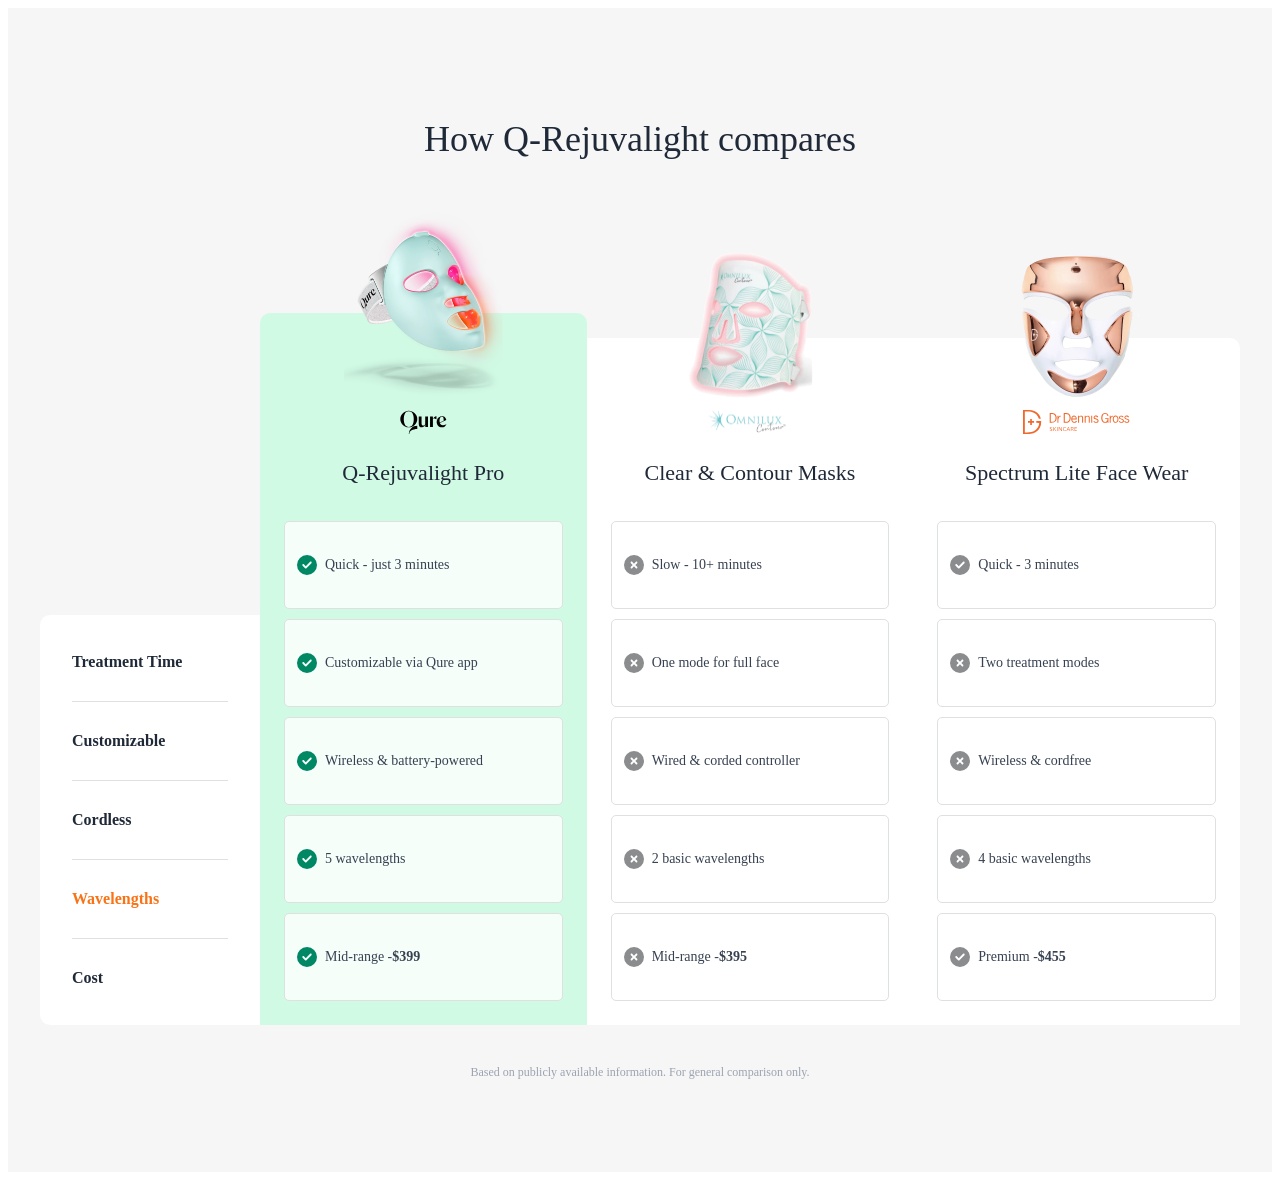
==== comparison-section.html @ 3208c03a "Remove readme.txt file containing initial GLM 5 information." ====
<!DOCTYPE html>
<html lang="en">
<head>
    <meta charset="UTF-8">
    <meta name="viewport" content="width=device-width, initial-scale=1.0">
    <title>Product Comparison Section</title>
    <link rel="stylesheet" href="assets/comparison-section.css">
</head>
<body>
    <section class="comparison-section">
        <div class="container">
            <div class="section-header">
                <h2 class="section-title">How Q-Rejuvalight compares</h2>
            </div>

            <div class="compare-row">
                <!-- Left: Headings -->
                <div class="compare-headings">
                    <div class="heading-box">
                        <div class="heading-item">Treatment Time</div>
                        <div class="heading-item">Customizable</div>
                        <div class="heading-item">Cordless</div>
                        <div class="heading-item orange">Wavelengths</div>
                        <div class="heading-item">Cost</div>
                    </div>
                </div>

                <!-- Right: Products -->
                <div class="compare-products">
                    <div class="products-wrapper" id="productsWrapper">
                        
                        <!-- Product 1: Qure -->
                        <div class="product-box active">
                            <div class="product-inner">
                                <div class="product-header">
                                    <div class="product-image-wrapper">
                                        <img src="assets/qure-mask.webp" alt="Qure" class="product-image">
                                    </div>
                                    <div class="brand-logo-wrapper">
                                        <img src="assets/qure-logo.svg" alt="Qure" class="brand-logo">
                                    </div>
                                    <h3 class="product-title">Q-Rejuvalight Pro</h3>
                                </div>
                                <div class="product-content">
                                    <div class="compare-item compare-check">Quick - just 3 minutes</div>
                                    <div class="compare-item compare-check">Customizable via Qure app</div>
                                    <div class="compare-item compare-check">Wireless & battery-powered</div>
                                    <div class="compare-item compare-check">5 wavelengths</div>
                                    <div class="compare-item compare-check">Mid-range - <strong>$399</strong></div>
                                </div>
                            </div>
                        </div>

                        <!-- Product 2: Omnilux -->
                        <div class="product-box">
                            <div class="product-inner">
                                <div class="product-header">
                                    <div class="product-image-wrapper">
                                        <img src="assets/omnilux-mask.webp" alt="Omnilux" class="product-image">
                                    </div>
                                    <div class="brand-logo-wrapper">
                                        <img src="assets/omnilux-logo.svg" alt="Omnilux" class="brand-logo">
                                    </div>
                                    <h3 class="product-title">Clear & Contour Masks</h3>
                                </div>
                                <div class="product-content">
                                    <div class="compare-item compare-cross">Slow - 10+ minutes</div>
                                    <div class="compare-item compare-cross">One mode for full face</div>
                                    <div class="compare-item compare-cross">Wired & corded controller</div>
                                    <div class="compare-item compare-cross">2 basic wavelengths</div>
                                    <div class="compare-item compare-cross">Mid-range - <strong>$395</strong></div>
                                </div>
                            </div>
                        </div>

                        <!-- Product 3: Dr Dennis Gross -->
                        <div class="product-box">
                            <div class="product-inner">
                                <div class="product-header">
                                    <div class="product-image-wrapper">
                                        <img src="assets/dr-dennis-mask.webp" alt="Dr Dennis Gross" class="product-image">
                                    </div>
                                    <div class="brand-logo-wrapper">
                                        <img src="assets/dr-dennis-logo.svg" alt="Dr Dennis Gross" class="brand-logo">
                                    </div>
                                    <h3 class="product-title">Spectrum Lite Face Wear</h3>
                                </div>
                                <div class="product-content">
                                    <div class="compare-item compare-check">Quick - 3 minutes</div>
                                    <div class="compare-item compare-cross">Two treatment modes</div>
                                    <div class="compare-item compare-cross">Wireless & cordfree</div>
                                    <div class="compare-item compare-cross">4 basic wavelengths</div>
                                    <div class="compare-item compare-check">Premium - <strong>$455</strong></div>
                                </div>
                            </div>
                        </div>

                    </div>
                </div>
            </div>

            <!-- Mobile Navigation -->
            <div class="mobile-nav">
                <button class="mobile-nav-btn prev-btn" aria-label="Previous">
                    <svg width="20" height="20" viewBox="0 0 24 24" fill="none" stroke="currentColor" stroke-width="2">
                        <path d="M15 18l-6-6 6-6"/>
                    </svg>
                </button>
                <span class="mobile-indicator">1 / 3</span>
                <button class="mobile-nav-btn next-btn" aria-label="Next">
                    <svg width="20" height="20" viewBox="0 0 24 24" fill="none" stroke="currentColor" stroke-width="2">
                        <path d="M9 18l6-6-6-6"/>
                    </svg>
                </button>
            </div>

            <p class="section-footer">Based on publicly available information. For general comparison only.</p>
        </div>
    </section>

    <script>
        (function() {
            const wrapper = document.getElementById('productsWrapper');
            const boxes = wrapper.querySelectorAll('.product-box');
            const prevBtn = document.querySelector('.prev-btn');
            const nextBtn = document.querySelector('.next-btn');
            const indicator = document.querySelector('.mobile-indicator');
            
            let currentIndex = 0;
            const total = boxes.length;

            function updateSlider() {
                if (window.innerWidth >= 768) return;
                
                const offset = -currentIndex * 100;
                wrapper.style.transform = `translateX(${offset}%)`;
                wrapper.style.transition = 'transform 0.3s ease';
                
                indicator.textContent = `${currentIndex + 1} / ${total}`;
                prevBtn.disabled = currentIndex === 0;
                nextBtn.disabled = currentIndex === total - 1;
            }

            prevBtn.addEventListener('click', () => {
                if (currentIndex > 0) {
                    currentIndex--;
                    updateSlider();
                }
            });

            nextBtn.addEventListener('click', () => {
                if (currentIndex < total - 1) {
                    currentIndex++;
                    updateSlider();
                }
            });

            let touchStartX = 0;
            
            wrapper.addEventListener('touchstart', (e) => {
                touchStartX = e.changedTouches[0].screenX;
            }, { passive: true });

            wrapper.addEventListener('touchend', (e) => {
                if (window.innerWidth >= 768) return;
                
                const diff = touchStartX - e.changedTouches[0].screenX;
                if (Math.abs(diff) > 50) {
                    if (diff > 0 && currentIndex < total - 1) {
                        currentIndex++;
                        updateSlider();
                    } else if (diff < 0 && currentIndex > 0) {
                        currentIndex--;
                        updateSlider();
                    }
                }
            }, { passive: true });

            window.addEventListener('resize', () => {
                if (window.innerWidth >= 768) {
                    wrapper.style.transform = '';
                    wrapper.style.transition = '';
                } else {
                    updateSlider();
                }
            });

            updateSlider();
        })();
    </script>
</body>
</html>
---- assets/comparison-section.css ----
/* Product Comparison Section - Exact Match to Live Site */

.comparison-section {
    padding: 80px 0;
    background-color: #F6F6F7;
}

.container {
    max-width: 1200px;
    margin: 0 auto;
    padding: 0 20px;
}

.section-header {
    text-align: center;
    margin-bottom: 40px;
}

.section-title {
    font-family: 'Georgia', 'Times New Roman', serif;
    font-size: 36px;
    font-weight: 400;
    color: #1F2937;
}

/* Main comparison row layout - Flexbox */
.compare-row {
    display: flex;
    flex-wrap: nowrap;
    align-items: flex-end;
}

/* Left side - Headings */
.compare-headings {
    flex: 0 0 220px;
    max-width: 220px;
}

.heading-box {
    padding: 8px 32px;
    background: #fff;
    border-radius: 10px 0px 0px 10px;
}

.heading-item {
    font-weight: 600;
    font-size: 16px;
    height: calc(390px / 5);
    display: flex;
    align-items: center;
    color: #1F2937;
}

.heading-item + .heading-item {
    border-top: 1px solid #DFE0E0;
}

.heading-item.orange {
    color: #F97316;
}

/* Right side - Products */
.compare-products {
    flex: 0 0 calc(100% - 220px);
    max-width: calc(100% - 220px);
    overflow: hidden;
}

.products-wrapper {
    display: flex;
}

/* Product box */
.product-box {
    flex: 0 0 33.333%;
    max-width: 33.333%;
    padding-top: calc(277px / 2);
}

.product-box.active .product-inner {
    background: #D1FAE5;
}

.product-box.active .product-inner::before {
    content: '';
    height: calc(100% + 25px);
    width: 100%;
    display: block;
    background: #D1FAE5;
    position: absolute;
    left: 0;
    right: 0;
    top: -25px;
    bottom: 0;
    border-radius: 10px 10px 0 0;
    z-index: 0;
}

.product-inner {
    padding: 24px;
    background: #fff;
    position: relative;
    height: 100%;
    border-radius: 0;
}

.product-box:last-child .product-inner {
    border-top-right-radius: 10px;
    border-bottom-right-radius: 10px;
}

/* Product header */
.product-header {
    height: 277px !important;
    display: flex;
    flex-direction: column;
    justify-content: flex-end;
    margin-top: calc(-1 * (277px / 2));
    position: relative;
    z-index: 1;
}

.product-image-wrapper {
    position: relative;
    display: flex;
    align-items: flex-end;
    justify-content: center;
    width: 100%;
    padding-bottom: 10px;
}

.product-image {
    height: 150px;
    object-fit: contain;
}

.product-box.active .product-image {
    height: 190px;
}

.brand-logo-wrapper {
    z-index: 99999;
    position: relative;
    margin: 0 auto;
    width: max-content;
}

.brand-logo {
    height: 24px;
    width: auto;
}

.product-title {
    text-align: center;
    margin-bottom: 15px;
    font-family: 'Georgia', 'Times New Roman', serif;
    font-size: 22px;
    font-weight: 400;
    color: #1F2937;
}

/* Product content */
.product-content {
    position: relative;
    padding-top: 20px;
    z-index: 1;
}

.compare-item {
    padding: 10px 12px 10px 40px;
    border-radius: 5px;
    background: #fff;
    border: 1px solid #DFE0E0;
    position: relative;
    min-height: 66px;
    display: flex;
    align-items: center;
    font-size: 14px;
    color: #374151;
}

.product-box.active .compare-item {
    background: rgba(255, 255, 255, 0.8);
}

.compare-item + .compare-item {
    margin-top: 10px;
}

/* Icons using inline SVG */
.compare-item::before {
    position: absolute;
    left: 12px;
    top: 50%;
    transform: translateY(-50%);
    width: 20px;
    height: 20px;
    display: flex;
    align-items: center;
    justify-content: center;
}

.compare-check::before {
    content: '';
    background-image: url("data:image/svg+xml,%3Csvg xmlns='http://www.w3.org/2000/svg' viewBox='0 0 512 512'%3E%3Cpath fill='%238b8c8e' d='M256 512A256 256 0 1 0 256 0a256 256 0 1 0 0 512zM369 209L241 337c-9.4 9.4-24.6 9.4-33.9 0l-64-64c-9.4-9.4-9.4-24.6 0-33.9s24.6-9.4 33.9 0l47 47L335 175c9.4-9.4 24.6-9.4 33.9 0s9.4 24.6 0 33.9z'/%3E%3C/svg%3E");
    background-size: contain;
    background-repeat: no-repeat;
}

.product-box.active .compare-check::before {
    background-image: url("data:image/svg+xml,%3Csvg xmlns='http://www.w3.org/2000/svg' viewBox='0 0 512 512'%3E%3Cpath fill='%23008763' d='M256 512A256 256 0 1 0 256 0a256 256 0 1 0 0 512zM369 209L241 337c-9.4 9.4-24.6 9.4-33.9 0l-64-64c-9.4-9.4-9.4-24.6 0-33.9s24.6-9.4 33.9 0l47 47L335 175c9.4-9.4 24.6-9.4 33.9 0s9.4 24.6 0 33.9z'/%3E%3C/svg%3E");
}

.compare-cross::before {
    content: '';
    background-image: url("data:image/svg+xml,%3Csvg xmlns='http://www.w3.org/2000/svg' viewBox='0 0 512 512'%3E%3Cpath fill='%238b8c8e' d='M256 512A256 256 0 1 0 256 0a256 256 0 1 0 0 512zM175 175c9.4-9.4 24.6-9.4 33.9 0l47 47 47-47c9.4-9.4 24.6-9.4 33.9 0s9.4 24.6 0 33.9l-47 47 47 47c9.4 9.4 9.4 24.6 0 33.9s-24.6 9.4-33.9 0l-47-47-47 47c-9.4 9.4-24.6 9.4-33.9 0s-9.4-24.6 0-33.9l47-47-47-47c-9.4-9.4-9.4-24.6 0-33.9z'/%3E%3C/svg%3E");
    background-size: contain;
    background-repeat: no-repeat;
}

/* Section footer */
.section-footer {
    text-align: center;
    font-size: 12px;
    color: #9CA3AF;
    margin-top: 40px;
}

/* Mobile styles */
@media (max-width: 767px) {
    .comparison-section {
        padding: 50px 0;
    }

    .section-title {
        font-size: 28px;
    }

    .compare-headings {
        flex: 0 0 120px;
        max-width: 120px;
    }

    .heading-box {
        padding: 0px 16px;
    }

    .heading-item {
        font-size: 14px;
        line-height: 18px;
        height: calc(300px / 5);
    }

    .compare-products {
        flex: 0 0 calc(100% - 120px);
        max-width: calc(100% - 120px);
    }

    .product-box {
        flex: 0 0 100%;
        max-width: 100%;
        padding-top: calc(200px / 2);
    }

    .product-header {
        height: 200px !important;
        margin-top: calc(-1 * (200px / 2));
    }

    .product-image {
        max-height: 120px;
    }

    .product-inner {
        padding: 12px;
    }

    .compare-item {
        font-size: 14px;
        line-height: 18px;
        padding: 8px 12px 10px 40px;
        min-height: 56px;
    }

    .product-title {
        font-size: 18px;
    }

    /* Mobile slider navigation */
    .mobile-nav {
        display: flex;
        align-items: center;
        justify-content: center;
        gap: 20px;
        margin-top: 24px;
    }

    .mobile-nav-btn {
        width: 48px;
        height: 48px;
        border-radius: 50%;
        border: 1px solid #E5E7EB;
        background: #fff;
        cursor: pointer;
        display: flex;
        align-items: center;
        justify-content: center;
    }

    .mobile-nav-btn:disabled {
        opacity: 0.4;
        cursor: not-allowed;
    }

    .mobile-indicator {
        font-size: 16px;
        font-weight: 500;
        color: #6B7280;
    }
}

@media (min-width: 768px) {
    .mobile-nav {
        display: none;
    }
}
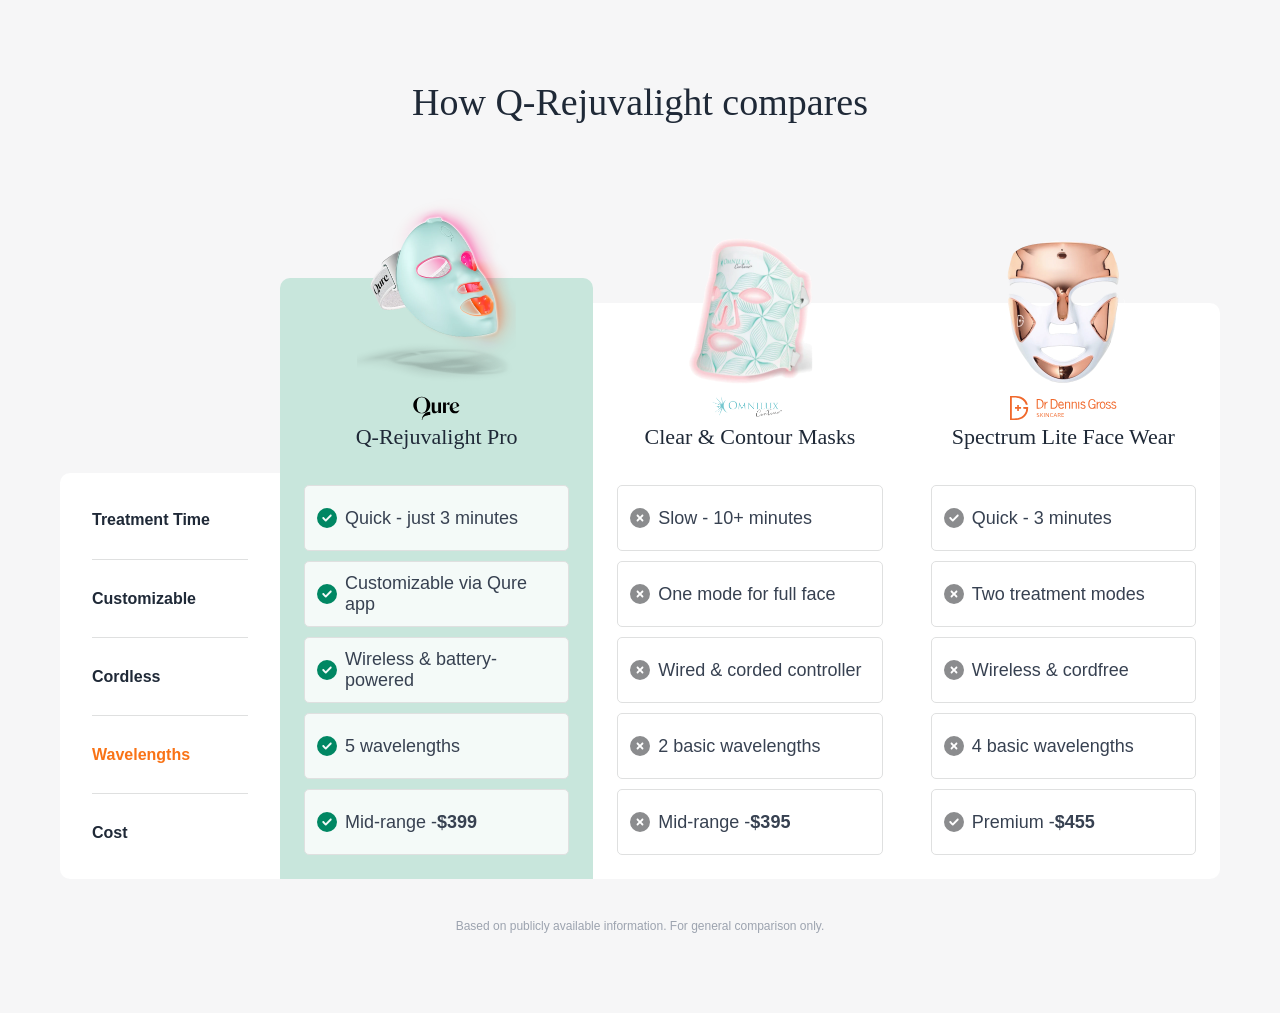
==== commit 0eaf023c: "Refactor product comparison section for responsive design. Updated slider functionality to support d" ====
--- a/comparison-section.html
+++ b/comparison-section.html
@@ -59,7 +59,7 @@
                                         <img src="assets/omnilux-mask.webp" alt="Omnilux" class="product-image">
                                     </div>
                                     <div class="brand-logo-wrapper">
-                                        <img src="assets/omnilux-logo.svg" alt="Omnilux" class="brand-logo">
+                                        <img src="assets/omnilux-logo.png" alt="Omnilux" class="brand-logo">
                                     </div>
                                     <h3 class="product-title">Clear & Contour Masks</h3>
                                 </div>
@@ -119,6 +119,7 @@
     </section>
 
     <script>
+        // Slider functionality - Desktop/Tablet/Mobile
         (function() {
             const wrapper = document.getElementById('productsWrapper');
             const boxes = wrapper.querySelectorAll('.product-box');
@@ -127,18 +128,43 @@
             const indicator = document.querySelector('.mobile-indicator');
             
             let currentIndex = 0;
-            const total = boxes.length;
+            const totalProducts = boxes.length;
+
+            function getSlidesPerView() {
+                const width = window.innerWidth;
+                if (width >= 1024) return 3; // Desktop: 3 products
+                if (width >= 768) return 2;  // Tablet: 2 products
+                return 1;                     // Mobile: 1 product
+            }
+
+            function getTotalSlides() {
+                const slidesPerView = getSlidesPerView();
+                if (slidesPerView >= totalProducts) return 1;
+                // For tablet with 3 products showing 2 at a time = 2 slides
+                return Math.ceil(totalProducts / slidesPerView);
+            }
 
             function updateSlider() {
-                if (window.innerWidth >= 768) return;
-                
-                const offset = -currentIndex * 100;
+                const width = window.innerWidth;
+                const slidesPerView = getSlidesPerView();
+                
+                // Desktop: no slider
+                if (width >= 1024) {
+                    wrapper.style.transform = '';
+                    wrapper.style.transition = '';
+                    return;
+                }
+                
+                // Tablet/Mobile: slider
+                const slidePercentage = 100 / slidesPerView;
+                const offset = -currentIndex * slidePercentage;
                 wrapper.style.transform = `translateX(${offset}%)`;
                 wrapper.style.transition = 'transform 0.3s ease';
                 
-                indicator.textContent = `${currentIndex + 1} / ${total}`;
+                const totalSlides = getTotalSlides();
+                indicator.textContent = `${currentIndex + 1} / ${totalSlides}`;
                 prevBtn.disabled = currentIndex === 0;
-                nextBtn.disabled = currentIndex === total - 1;
+                nextBtn.disabled = currentIndex >= totalSlides - 1;
             }
 
             prevBtn.addEventListener('click', () => {
@@ -149,12 +175,14 @@
             });
 
             nextBtn.addEventListener('click', () => {
-                if (currentIndex < total - 1) {
+                const totalSlides = getTotalSlides();
+                if (currentIndex < totalSlides - 1) {
                     currentIndex++;
                     updateSlider();
                 }
             });
 
+            // Touch/Swipe support
             let touchStartX = 0;
             
             wrapper.addEventListener('touchstart', (e) => {
@@ -162,11 +190,13 @@
             }, { passive: true });
 
             wrapper.addEventListener('touchend', (e) => {
-                if (window.innerWidth >= 768) return;
+                if (window.innerWidth >= 1024) return;
                 
                 const diff = touchStartX - e.changedTouches[0].screenX;
+                const totalSlides = getTotalSlides();
+                
                 if (Math.abs(diff) > 50) {
-                    if (diff > 0 && currentIndex < total - 1) {
+                    if (diff > 0 && currentIndex < totalSlides - 1) {
                         currentIndex++;
                         updateSlider();
                     } else if (diff < 0 && currentIndex > 0) {
@@ -176,13 +206,14 @@
                 }
             }, { passive: true });
 
+            // Handle resize
             window.addEventListener('resize', () => {
-                if (window.innerWidth >= 768) {
-                    wrapper.style.transform = '';
-                    wrapper.style.transition = '';
-                } else {
-                    updateSlider();
-                }
+                // Reset index when switching between breakpoints
+                const width = window.innerWidth;
+                if (width >= 1024) {
+                    currentIndex = 0;
+                }
+                updateSlider();
             });
 
             updateSlider();
--- a/assets/comparison-section.css
+++ b/assets/comparison-section.css
@@ -1,326 +1,501 @@
-/* Product Comparison Section - Exact Match to Live Site */
+/* Product Comparison Section - Exact Match to Live Site with Correct Fonts */
+
+/* Font Imports - Exact from live site */
+@font-face {
+  font-family: 'Canela';
+  src: url('https://qureskincaredns.com/assets/fonts/Canela/Canela-Light.woff2') format('woff2');
+  font-weight: 300;
+  font-style: normal;
+  font-display: swap;
+}
+
+@font-face {
+  font-family: 'Canela';
+  src: url('https://qureskincaredns.com/assets/fonts/Canela/Canela-Regular.woff2') format('woff2');
+  font-weight: 400;
+  font-style: normal;
+  font-display: swap;
+}
+
+@font-face {
+  font-family: 'Canela';
+  src: url('https://qureskincaredns.com/assets/fonts/Canela/Canela-Medium.woff2') format('woff2');
+  font-weight: 500;
+  font-style: normal;
+  font-display: swap;
+}
+
+@font-face {
+  font-family: 'TT Commons';
+  src: url('https://qureskincaredns.com/assets/fonts/TTCommons/TTCommons-Regular.woff2') format('woff2');
+  font-weight: 400;
+  font-style: normal;
+  font-display: swap;
+}
+
+@font-face {
+  font-family: 'TT Commons';
+  src: url('https://qureskincaredns.com/assets/fonts/TTCommons/TTCommons-Medium.woff2') format('woff2');
+  font-weight: 500;
+  font-style: normal;
+  font-display: swap;
+}
+
+@font-face {
+  font-family: 'TT Commons';
+  src: url('https://qureskincaredns.com/assets/fonts/TTCommons/TTCommons-DemiBold.woff2') format('woff2');
+  font-weight: 600;
+  font-style: normal;
+  font-display: swap;
+}
+
+@font-face {
+  font-family: 'TT Commons';
+  src: url('https://qureskincaredns.com/assets/fonts/TTCommons/TTCommons-Bold.woff2') format('woff2');
+  font-weight: 700;
+  font-style: normal;
+  font-display: swap;
+}
+
+* {
+  margin: 0;
+  padding: 0;
+  box-sizing: border-box;
+}
+
+body {
+  font-family: 'TT Commons', -apple-system, BlinkMacSystemFont, 'Segoe UI', Roboto, sans-serif;
+  background-color: #F6F6F7;
+}
 
 .comparison-section {
-    padding: 80px 0;
-    background-color: #F6F6F7;
+  padding: 80px 0;
+  background-color: #F6F6F7;
 }
 
 .container {
-    max-width: 1200px;
-    margin: 0 auto;
-    padding: 0 20px;
+  max-width: 1200px;
+  margin: 0 auto;
+  padding: 0 20px;
 }
 
 .section-header {
-    text-align: center;
-    margin-bottom: 40px;
-}
-
+  text-align: center;
+  margin-bottom: 40px;
+}
+
+/* Section Title - Canela Light 38px */
 .section-title {
-    font-family: 'Georgia', 'Times New Roman', serif;
-    font-size: 36px;
-    font-weight: 400;
-    color: #1F2937;
-}
-
-/* Main comparison row layout - Flexbox */
+  font-family: 'Canela', Georgia, serif;
+  font-size: 38px;
+  font-weight: 300;
+  color: #1F2937;
+}
+
+/* Main comparison row layout */
 .compare-row {
-    display: flex;
-    flex-wrap: nowrap;
-    align-items: flex-end;
+  display: flex;
+  flex-wrap: nowrap;
+  align-items: flex-end;
 }
 
 /* Left side - Headings */
 .compare-headings {
-    flex: 0 0 220px;
-    max-width: 220px;
+  flex: 0 0 220px;
+  max-width: 220px;
 }
 
 .heading-box {
-    padding: 8px 32px;
-    background: #fff;
-    border-radius: 10px 0px 0px 10px;
-}
-
+  padding: 8px 32px;
+  background: #fff;
+  border-radius: 10px 0px 0px 10px;
+}
+
+/* Labels - TT Commons DemiBold 16px */
 .heading-item {
-    font-weight: 600;
-    font-size: 16px;
-    height: calc(390px / 5);
-    display: flex;
-    align-items: center;
-    color: #1F2937;
+  font-family: 'TT Commons', -apple-system, BlinkMacSystemFont, sans-serif;
+  font-weight: 600;
+  font-size: 16px;
+  height: calc(390px / 5);
+  display: flex;
+  align-items: center;
+  color: #1F2937;
 }
 
 .heading-item + .heading-item {
-    border-top: 1px solid #DFE0E0;
+  border-top: 1px solid #DFE0E0;
 }
 
 .heading-item.orange {
-    color: #F97316;
+  color: #F97316;
 }
 
 /* Right side - Products */
 .compare-products {
-    flex: 0 0 calc(100% - 220px);
-    max-width: calc(100% - 220px);
-    overflow: hidden;
+  flex: 0 0 calc(100% - 220px);
+  max-width: calc(100% - 220px);
+  overflow: hidden;
 }
 
 .products-wrapper {
-    display: flex;
+  display: flex;
 }
 
 /* Product box */
 .product-box {
-    flex: 0 0 33.333%;
-    max-width: 33.333%;
-    padding-top: calc(277px / 2);
+  flex: 0 0 33.333%;
+  max-width: 33.333%;
+  padding-top: calc(277px / 2);
 }
 
 .product-box.active .product-inner {
-    background: #D1FAE5;
+  background: #D1FAE5;
 }
 
 .product-box.active .product-inner::before {
-    content: '';
-    height: calc(100% + 25px);
-    width: 100%;
-    display: block;
-    background: #D1FAE5;
-    position: absolute;
-    left: 0;
-    right: 0;
-    top: -25px;
-    bottom: 0;
-    border-radius: 10px 10px 0 0;
-    z-index: 0;
+  content: '';
+  height: calc(100% + 25px);
+  width: 100%;
+  display: block;
+  background: #C8E6DC;
+  position: absolute;
+  left: 0;
+  right: 0;
+  top: -25px;
+  bottom: 0;
+  border-radius: 10px 10px 0 0;
+  z-index: 0;
 }
 
 .product-inner {
-    padding: 24px;
-    background: #fff;
-    position: relative;
-    height: 100%;
-    border-radius: 0;
+  padding: 24px;
+  background: #fff;
+  position: relative;
+  height: 100%;
+  border-radius: 0;
 }
 
 .product-box:last-child .product-inner {
-    border-top-right-radius: 10px;
-    border-bottom-right-radius: 10px;
+  border-top-right-radius: 10px;
+  border-bottom-right-radius: 10px;
 }
 
 /* Product header */
 .product-header {
-    height: 277px !important;
-    display: flex;
-    flex-direction: column;
-    justify-content: flex-end;
-    margin-top: calc(-1 * (277px / 2));
-    position: relative;
-    z-index: 1;
+  height: 277px !important;
+  display: flex;
+  flex-direction: column;
+  justify-content: flex-end;
+  margin-top: calc(-1 * (277px / 2));
+  position: relative;
+  z-index: 1;
 }
 
 .product-image-wrapper {
-    position: relative;
-    display: flex;
-    align-items: flex-end;
-    justify-content: center;
-    width: 100%;
-    padding-bottom: 10px;
+  position: relative;
+  display: flex;
+  align-items: flex-end;
+  justify-content: center;
+  width: 100%;
+  padding-bottom: 10px;
 }
 
 .product-image {
-    height: 150px;
-    object-fit: contain;
+  height: 150px;
+  object-fit: contain;
 }
 
 .product-box.active .product-image {
-    height: 190px;
+  height: 190px;
 }
 
 .brand-logo-wrapper {
-    z-index: 99999;
-    position: relative;
-    margin: 0 auto;
-    width: max-content;
+  z-index: 99999;
+  position: relative;
+  margin: 0 auto;
+  width: max-content;
 }
 
 .brand-logo {
-    height: 24px;
-    width: auto;
-}
-
+  height: 24px;
+  width: auto;
+}
+
+/* Product Title - Canela Light 22px */
 .product-title {
-    text-align: center;
-    margin-bottom: 15px;
-    font-family: 'Georgia', 'Times New Roman', serif;
-    font-size: 22px;
-    font-weight: 400;
-    color: #1F2937;
+  font-family: 'Canela', Georgia, serif;
+  font-weight: 300;
+  font-size: 22px;
+  text-align: center;
+  margin-bottom: 15px;
+  color: #1F2937;
 }
 
 /* Product content */
 .product-content {
-    position: relative;
-    padding-top: 20px;
-    z-index: 1;
-}
-
+  position: relative;
+  padding-top: 20px;
+  z-index: 1;
+}
+
+/* Feature Items - TT Commons Regular 18px */
 .compare-item {
-    padding: 10px 12px 10px 40px;
-    border-radius: 5px;
-    background: #fff;
-    border: 1px solid #DFE0E0;
-    position: relative;
-    min-height: 66px;
-    display: flex;
-    align-items: center;
-    font-size: 14px;
-    color: #374151;
+  font-family: 'TT Commons', -apple-system, BlinkMacSystemFont, sans-serif;
+  font-weight: 400;
+  font-size: 18px;
+  padding: 10px 12px 10px 40px;
+  border-radius: 5px;
+  background: #fff;
+  border: 1px solid #DFE0E0;
+  position: relative;
+  min-height: 66px;
+  display: flex;
+  align-items: center;
+  color: #374151;
 }
 
 .product-box.active .compare-item {
-    background: rgba(255, 255, 255, 0.8);
+  background: rgba(255, 255, 255, 0.8);
 }
 
 .compare-item + .compare-item {
-    margin-top: 10px;
+  margin-top: 10px;
 }
 
 /* Icons using inline SVG */
 .compare-item::before {
-    position: absolute;
-    left: 12px;
-    top: 50%;
-    transform: translateY(-50%);
-    width: 20px;
-    height: 20px;
+  position: absolute;
+  left: 12px;
+  top: 50%;
+  transform: translateY(-50%);
+  width: 20px;
+  height: 20px;
+  display: flex;
+  align-items: center;
+  justify-content: center;
+}
+
+.compare-check::before {
+  content: '';
+  background-image: url("data:image/svg+xml,%3Csvg xmlns='http://www.w3.org/2000/svg' viewBox='0 0 512 512'%3E%3Cpath fill='%238b8c8e' d='M256 512A256 256 0 1 0 256 0a256 256 0 1 0 0 512zM369 209L241 337c-9.4 9.4-24.6 9.4-33.9 0l-64-64c-9.4-9.4-9.4-24.6 0-33.9s24.6-9.4 33.9 0l47 47L335 175c9.4-9.4 24.6-9.4 33.9 0s9.4 24.6 0 33.9z'/%3E%3C/svg%3E");
+  background-size: contain;
+  background-repeat: no-repeat;
+}
+
+.product-box.active .compare-check::before {
+  background-image: url("data:image/svg+xml,%3Csvg xmlns='http://www.w3.org/2000/svg' viewBox='0 0 512 512'%3E%3Cpath fill='%23008763' d='M256 512A256 256 0 1 0 256 0a256 256 0 1 0 0 512zM369 209L241 337c-9.4 9.4-24.6 9.4-33.9 0l-64-64c-9.4-9.4-9.4-24.6 0-33.9s24.6-9.4 33.9 0l47 47L335 175c9.4-9.4 24.6-9.4 33.9 0s9.4 24.6 0 33.9z'/%3E%3C/svg%3E");
+}
+
+.compare-cross::before {
+  content: '';
+  background-image: url("data:image/svg+xml,%3Csvg xmlns='http://www.w3.org/2000/svg' viewBox='0 0 512 512'%3E%3Cpath fill='%238b8c8e' d='M256 512A256 256 0 1 0 256 0a256 256 0 1 0 0 512zM175 175c9.4-9.4 24.6-9.4 33.9 0l47 47 47-47c9.4-9.4 24.6-9.4 33.9 0s9.4 24.6 0 33.9l-47 47 47 47c9.4 9.4 9.4 24.6 0 33.9s-24.6 9.4-33.9 0l-47-47-47 47c-9.4 9.4-24.6 9.4-33.9 0s-9.4-24.6 0-33.9l47-47-47-47c-9.4-9.4-9.4-24.6 0-33.9z'/%3E%3C/svg%3E");
+  background-size: contain;
+  background-repeat: no-repeat;
+}
+
+/* Section footer */
+.section-footer {
+  font-family: 'TT Commons', -apple-system, BlinkMacSystemFont, sans-serif;
+  font-weight: 400;
+  font-size: 12px;
+  text-align: center;
+  color: #9CA3AF;
+  margin-top: 40px;
+}
+
+/* Tablet styles (768px - 1023px) - Show 2 products */
+@media (min-width: 768px) and (max-width: 1023px) {
+  .comparison-section {
+    padding: 60px 0;
+  }
+
+  .section-title {
+    font-size: 32px;
+  }
+
+  .compare-headings {
+    flex: 0 0 180px;
+    max-width: 180px;
+  }
+
+  .heading-box {
+    padding: 8px 20px;
+  }
+
+  .heading-item {
+    font-size: 15px;
+    height: calc(350px / 5);
+  }
+
+  .compare-products {
+    flex: 0 0 calc(100% - 180px);
+    max-width: calc(100% - 180px);
+  }
+
+  /* Show 2 products on tablet */
+  .product-box {
+    flex: 0 0 50%;
+    max-width: 50%;
+    padding-top: calc(240px / 2);
+  }
+
+  .product-header {
+    height: 240px !important;
+    margin-top: calc(-1 * (240px / 2));
+  }
+
+  .product-image {
+    height: 130px;
+  }
+
+  .product-box.active .product-image {
+    height: 160px;
+  }
+
+  .product-title {
+    font-size: 20px;
+  }
+
+  .compare-item {
+    font-size: 16px;
+    min-height: 60px;
+  }
+
+  /* Show mobile nav on tablet too */
+  .mobile-nav {
     display: flex;
     align-items: center;
     justify-content: center;
-}
-
-.compare-check::before {
-    content: '';
-    background-image: url("data:image/svg+xml,%3Csvg xmlns='http://www.w3.org/2000/svg' viewBox='0 0 512 512'%3E%3Cpath fill='%238b8c8e' d='M256 512A256 256 0 1 0 256 0a256 256 0 1 0 0 512zM369 209L241 337c-9.4 9.4-24.6 9.4-33.9 0l-64-64c-9.4-9.4-9.4-24.6 0-33.9s24.6-9.4 33.9 0l47 47L335 175c9.4-9.4 24.6-9.4 33.9 0s9.4 24.6 0 33.9z'/%3E%3C/svg%3E");
-    background-size: contain;
-    background-repeat: no-repeat;
-}
-
-.product-box.active .compare-check::before {
-    background-image: url("data:image/svg+xml,%3Csvg xmlns='http://www.w3.org/2000/svg' viewBox='0 0 512 512'%3E%3Cpath fill='%23008763' d='M256 512A256 256 0 1 0 256 0a256 256 0 1 0 0 512zM369 209L241 337c-9.4 9.4-24.6 9.4-33.9 0l-64-64c-9.4-9.4-9.4-24.6 0-33.9s24.6-9.4 33.9 0l47 47L335 175c9.4-9.4 24.6-9.4 33.9 0s9.4 24.6 0 33.9z'/%3E%3C/svg%3E");
-}
-
-.compare-cross::before {
-    content: '';
-    background-image: url("data:image/svg+xml,%3Csvg xmlns='http://www.w3.org/2000/svg' viewBox='0 0 512 512'%3E%3Cpath fill='%238b8c8e' d='M256 512A256 256 0 1 0 256 0a256 256 0 1 0 0 512zM175 175c9.4-9.4 24.6-9.4 33.9 0l47 47 47-47c9.4-9.4 24.6-9.4 33.9 0s9.4 24.6 0 33.9l-47 47 47 47c9.4 9.4 9.4 24.6 0 33.9s-24.6 9.4-33.9 0l-47-47-47 47c-9.4 9.4-24.6 9.4-33.9 0s-9.4-24.6 0-33.9l47-47-47-47c-9.4-9.4-9.4-24.6 0-33.9z'/%3E%3C/svg%3E");
-    background-size: contain;
-    background-repeat: no-repeat;
-}
-
-/* Section footer */
-.section-footer {
-    text-align: center;
-    font-size: 12px;
-    color: #9CA3AF;
-    margin-top: 40px;
+    gap: 20px;
+    margin-top: 28px;
+  }
+
+  .mobile-nav-btn {
+    width: 48px;
+    height: 48px;
+    border-radius: 50%;
+    border: 1px solid #E5E7EB;
+    background: #fff;
+    cursor: pointer;
+    display: flex;
+    align-items: center;
+    justify-content: center;
+  }
+
+  .mobile-nav-btn:disabled {
+    opacity: 0.4;
+    cursor: not-allowed;
+  }
+
+  .mobile-indicator {
+    font-family: 'TT Commons', -apple-system, BlinkMacSystemFont, sans-serif;
+    font-size: 16px;
+    font-weight: 500;
+    color: #6B7280;
+  }
 }
 
 /* Mobile styles */
 @media (max-width: 767px) {
-    .comparison-section {
-        padding: 50px 0;
-    }
-
-    .section-title {
-        font-size: 28px;
-    }
-
-    .compare-headings {
-        flex: 0 0 120px;
-        max-width: 120px;
-    }
-
-    .heading-box {
-        padding: 0px 16px;
-    }
-
-    .heading-item {
-        font-size: 14px;
-        line-height: 18px;
-        height: calc(300px / 5);
-    }
-
-    .compare-products {
-        flex: 0 0 calc(100% - 120px);
-        max-width: calc(100% - 120px);
-    }
-
-    .product-box {
-        flex: 0 0 100%;
-        max-width: 100%;
-        padding-top: calc(200px / 2);
-    }
-
-    .product-header {
-        height: 200px !important;
-        margin-top: calc(-1 * (200px / 2));
-    }
-
-    .product-image {
-        max-height: 120px;
-    }
-
-    .product-inner {
-        padding: 12px;
-    }
-
-    .compare-item {
-        font-size: 14px;
-        line-height: 18px;
-        padding: 8px 12px 10px 40px;
-        min-height: 56px;
-    }
-
-    .product-title {
-        font-size: 18px;
-    }
-
-    /* Mobile slider navigation */
-    .mobile-nav {
-        display: flex;
-        align-items: center;
-        justify-content: center;
-        gap: 20px;
-        margin-top: 24px;
-    }
-
-    .mobile-nav-btn {
-        width: 48px;
-        height: 48px;
-        border-radius: 50%;
-        border: 1px solid #E5E7EB;
-        background: #fff;
-        cursor: pointer;
-        display: flex;
-        align-items: center;
-        justify-content: center;
-    }
-
-    .mobile-nav-btn:disabled {
-        opacity: 0.4;
-        cursor: not-allowed;
-    }
-
-    .mobile-indicator {
-        font-size: 16px;
-        font-weight: 500;
-        color: #6B7280;
-    }
-}
-
-@media (min-width: 768px) {
-    .mobile-nav {
-        display: none;
-    }
+  .comparison-section {
+    padding: 50px 0;
+  }
+
+  /* Mobile Title - Canela Light 28px */
+  .section-title {
+    font-size: 28px;
+  }
+
+  .compare-headings {
+    flex: 0 0 120px;
+    max-width: 120px;
+  }
+
+  .heading-box {
+    padding: 0px 16px;
+  }
+
+  /* Mobile Labels - TT Commons DemiBold 14px */
+  .heading-item {
+    font-size: 14px;
+    line-height: 18px;
+    height: calc(300px / 5);
+  }
+
+  .compare-products {
+    flex: 0 0 calc(100% - 120px);
+    max-width: calc(100% - 120px);
+  }
+
+  .product-box {
+    flex: 0 0 100%;
+    max-width: 100%;
+    padding-top: calc(200px / 2);
+  }
+
+  .product-header {
+    height: 200px !important;
+    margin-top: calc(-1 * (200px / 2));
+  }
+
+  .product-image {
+    max-height: 120px;
+  }
+
+  .product-inner {
+    padding: 12px;
+  }
+
+  /* Mobile Product Title - Canela Light 18px */
+  .product-title {
+    font-size: 18px;
+  }
+
+  /* Mobile Feature Items - TT Commons Regular 14px */
+  .compare-item {
+    font-size: 14px;
+    line-height: 18px;
+    padding: 8px 12px 10px 40px;
+    min-height: 56px;
+  }
+
+  /* Mobile slider navigation */
+  .mobile-nav {
+    display: flex;
+    align-items: center;
+    justify-content: center;
+    gap: 20px;
+    margin-top: 24px;
+  }
+
+  .mobile-nav-btn {
+    width: 48px;
+    height: 48px;
+    border-radius: 50%;
+    border: 1px solid #E5E7EB;
+    background: #fff;
+    cursor: pointer;
+    display: flex;
+    align-items: center;
+    justify-content: center;
+  }
+
+  .mobile-nav-btn:disabled {
+    opacity: 0.4;
+    cursor: not-allowed;
+  }
+
+  .mobile-indicator {
+    font-family: 'TT Commons', -apple-system, BlinkMacSystemFont, sans-serif;
+    font-size: 16px;
+    font-weight: 500;
+    color: #6B7280;
+  }
+}
+
+/* Hide mobile nav on desktop only (not tablet) */
+@media (min-width: 1024px) {
+  .mobile-nav {
+    display: none;
+  }
 }
